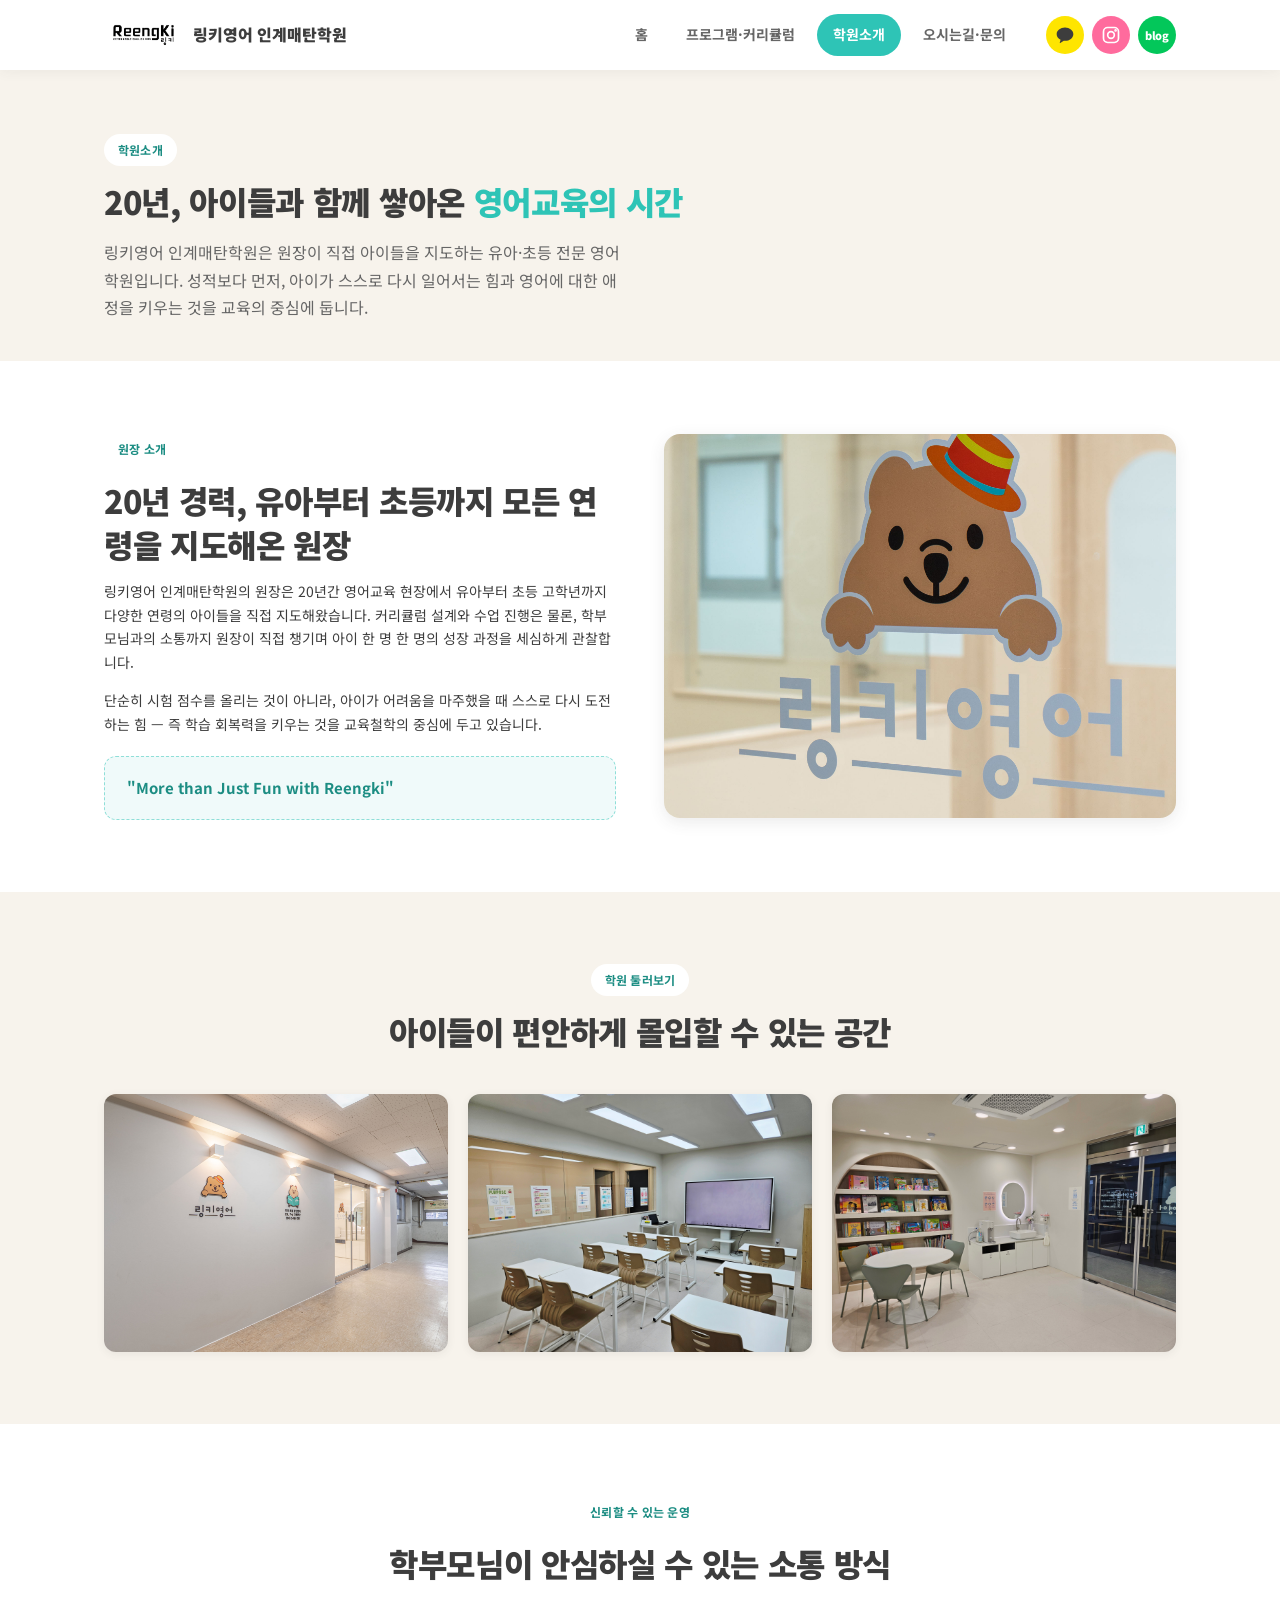
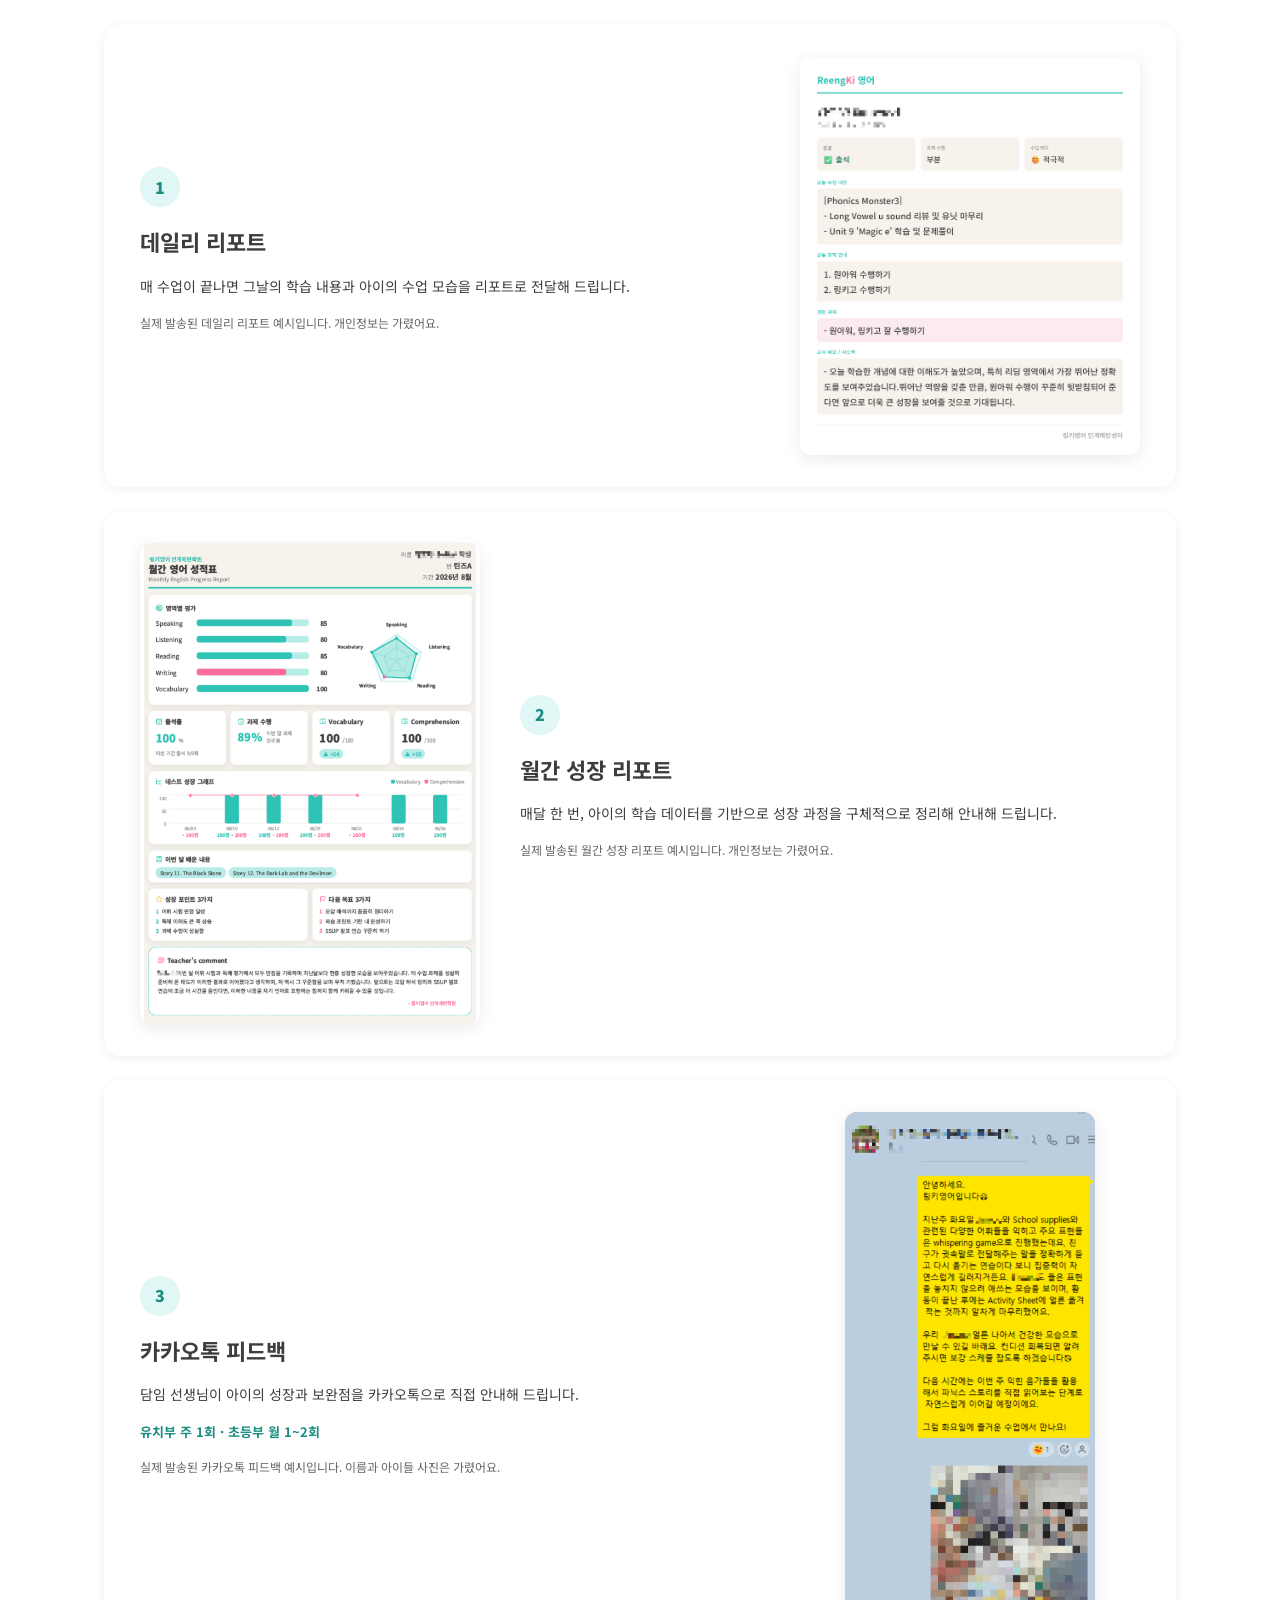
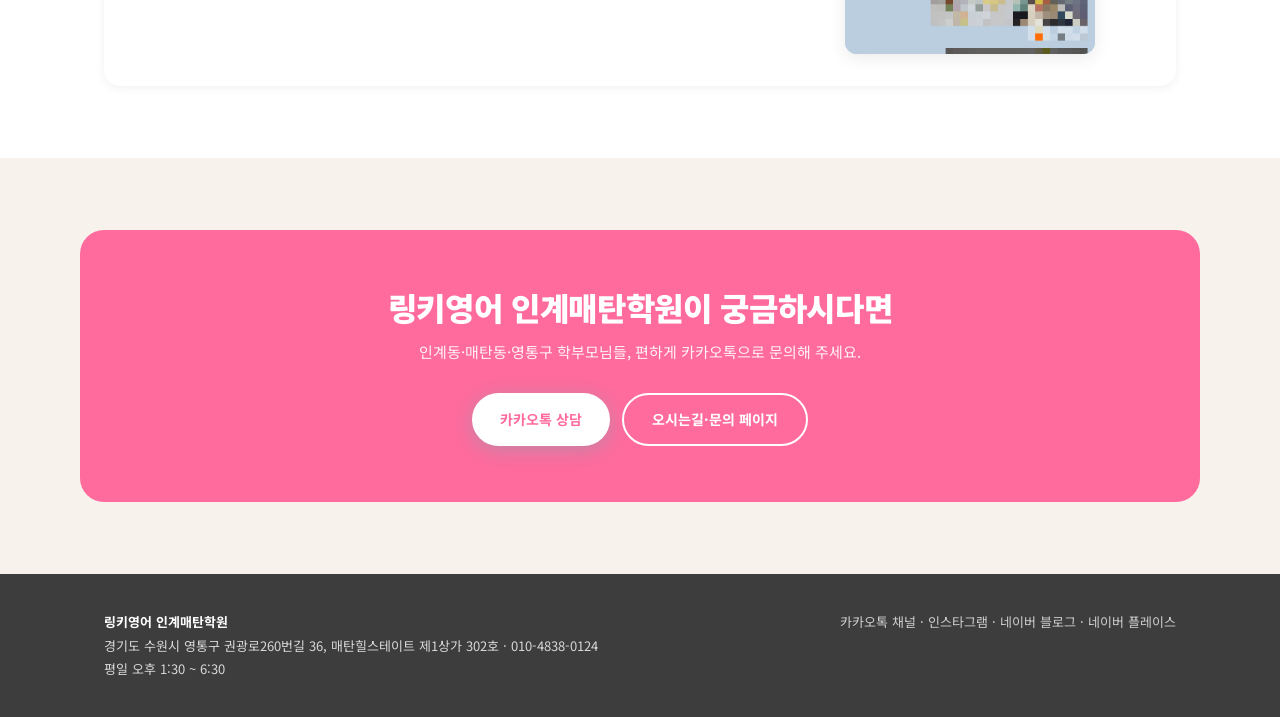
==== about.html @ 6a886ebf "Add files via upload" ====
<!DOCTYPE html>
<html lang="ko">
<head>
<meta charset="UTF-8">
<meta name="viewport" content="width=device-width, initial-scale=1.0">
<title>학원소개 | 링키영어 인계매탄학원 (수원 매탄동·인계동)</title>
<meta name="description" content="20년 경력의 원장이 직접 지도하는 링키영어 인계매탄학원을 소개합니다. 성적보다 학습 회복력과 영어에 대한 애정을 먼저 키우는 교육철학, 학원 시설, 담임 피드백 체계를 확인하세요.">
<link rel="canonical" href="https://riyoung2-oss.github.io/reengki-homepage/about.html">
<meta property="og:type" content="website">
<meta property="og:title" content="학원소개 | 링키영어 인계매탄학원">
<meta property="og:description" content="20년 경력 원장이 직접 지도하는 유아·초등 전문 영어학원, 링키영어 인계매탄학원을 소개합니다.">
<meta property="og:image" content="https://riyoung2-oss.github.io/reengki-homepage/images/tour-1-entrance.jpg">
<meta property="og:url" content="https://riyoung2-oss.github.io/reengki-homepage/about.html">
<meta property="og:locale" content="ko_KR">
<link rel="icon" href="assets/logo.png" type="image/png">
<link rel="stylesheet" href="styles.css">
<link rel="stylesheet" href="css/style.css">
<script type="application/ld+json">
{
  "@context": "https://schema.org",
  "@type": "TutoringCenter",
  "name": "링키영어 인계매탄학원",
  "url": "https://riyoung2-oss.github.io/reengki-homepage/about.html",
  "telephone": "+82-10-4838-0124",
  "founder": {
    "@type": "Person",
    "name": "Lisa",
    "jobTitle": "원장 및 대표강사",
    "description": "20년 경력의 영어교육 전문가로, 링키영어 인계매탄학원의 원장이자 주강사."
  },
  "address": {
    "@type": "PostalAddress",
    "streetAddress": "권광로260번길 36, 매탄힐스테이트 제1상가 302호",
    "addressLocality": "수원시 영통구",
    "addressRegion": "경기도",
    "addressCountry": "KR"
  }
}
</script>
</head>
<body>

<header class="site-header">
  <div class="header-inner">
    <a class="brand" href="index.html">
      <img src="assets/logo.png" alt="링키영어 인계매탄학원 로고" style="height:34px;width:auto;">
      <span>링키영어 인계매탄학원</span>
    </a>
    <nav class="main-nav">
      <a href="index.html">홈</a>
      <a href="programs.html">프로그램·커리큘럼</a>
      <a href="about.html" class="active">학원소개</a>
      <a href="contact.html">오시는길·문의</a>
    </nav>
    <div class="header-sns">
      <a class="hs-kakao" href="http://pf.kakao.com/_xaHkTn" target="_blank" rel="noopener" aria-label="카카오톡 채널" title="카카오톡 채널"><svg viewBox="0 0 24 24" width="20" height="20"><path fill="currentColor" d="M12 3C6.5 3 2 6.6 2 11c0 2.8 1.9 5.3 4.7 6.7l-1 3.6c-.1.3.3.6.6.4l4.2-2.8c.5.1 1 .1 1.5.1 5.5 0 10-3.6 10-8S17.5 3 12 3z"/></svg></a>
      <a class="hs-insta" href="https://www.instagram.com/lisa_reengki" target="_blank" rel="noopener" aria-label="인스타그램" title="인스타그램"><svg viewBox="0 0 24 24" width="20" height="20" fill="none" stroke="currentColor" stroke-width="2" stroke-linecap="round" stroke-linejoin="round"><rect x="3" y="3" width="18" height="18" rx="5"/><circle cx="12" cy="12" r="4"/><circle cx="17.5" cy="6.5" r="0.6" fill="currentColor"/></svg></a>
      <a class="hs-blog" href="https://blog.naver.com/reengki-lisa" target="_blank" rel="noopener" aria-label="네이버 블로그" title="네이버 블로그"><span>blog</span></a>
    </div>
  </div>
</header>

<section class="hero" style="padding-bottom:24px;">
  <div class="wrap" style="grid-template-columns: 1fr;">
    <div class="hero-text" style="max-width:680px;">
      <span class="eyebrow">학원소개</span>
      <h1>20년, 아이들과 함께 쌓아온 <em>영어교육의 시간</em></h1>
      <p class="lead">링키영어 인계매탄학원은 원장이 직접 아이들을 지도하는 유아·초등 전문 영어학원입니다. 성적보다 먼저, 아이가 스스로 다시 일어서는 힘과 영어에 대한 애정을 키우는 것을 교육의 중심에 둡니다.</p>
    </div>
  </div>
</section>

<section>
  <div class="wrap director-block">
    <div>
      <span class="eyebrow">원장 소개</span>
      <h2>20년 경력, 유아부터 초등까지 모든 연령을 지도해온 원장</h2>
      <p>링키영어 인계매탄학원의 원장은 20년간 영어교육 현장에서 유아부터 초등 고학년까지 다양한 연령의 아이들을 직접 지도해왔습니다. 커리큘럼 설계와 수업 진행은 물론, 학부모님과의 소통까지 원장이 직접 챙기며 아이 한 명 한 명의 성장 과정을 세심하게 관찰합니다.</p>
      <p>단순히 시험 점수를 올리는 것이 아니라, 아이가 어려움을 마주했을 때 스스로 다시 도전하는 힘 — 즉 학습 회복력을 키우는 것을 교육철학의 중심에 두고 있습니다.</p>
      <div class="quote-box">"More than Just Fun with Reengki"</div>
    </div>
    <img src="images/tour-1-entrance.jpg" alt="링키영어 인계매탄학원 입구" loading="lazy">
  </div>
</section>

<section class="alt">
  <div class="wrap">
    <div class="section-head">
      <span class="eyebrow">학원 둘러보기</span>
      <h2>아이들이 편안하게 몰입할 수 있는 공간</h2>
    </div>
    <div class="gallery">
      <img src="images/tour-2-hallway.jpg" alt="학원 입구 복도" loading="lazy">
      <img src="images/tour-6-classroom.jpg" alt="교실" loading="lazy">
      <img src="images/tour-5-reading-nook.jpg" alt="리딩 공간" loading="lazy">
    </div>
  </div>
</section>

<section>
  <div class="wrap">
    <div class="section-head">
      <span class="eyebrow">신뢰할 수 있는 운영</span>
      <h2>학부모님이 안심하실 수 있는 소통 방식</h2>
    </div>
    <div class="report-feature">
      <div class="report-text">
        <div class="icon-badge">1</div>
        <h3>데일리 리포트</h3>
        <p>매 수업이 끝나면 그날의 학습 내용과 아이의 수업 모습을 리포트로 전달해 드립니다.</p>
        <p class="report-note">실제 발송된 데일리 리포트 예시입니다. 개인정보는 가렸어요.</p>
      </div>
      <div class="report-media">
        <div class="slideshow report-show">
          <img src="images/daily-report-1.png" alt="데일리 리포트 예시 1" class="active">
          <img src="images/daily-report-2.png" alt="데일리 리포트 예시 2">
          <img src="images/daily-report-3.png" alt="데일리 리포트 예시 3">
          <img src="images/daily-report-4.png" alt="데일리 리포트 예시 4">
          <img src="images/daily-report-5.png" alt="데일리 리포트 예시 5">
        </div>
      </div>
    </div>
    <div class="report-feature flip" style="margin-top:24px;">
      <div class="report-text">
        <div class="icon-badge">2</div>
        <h3>월간 성장 리포트</h3>
        <p>매달 한 번, 아이의 학습 데이터를 기반으로 성장 과정을 구체적으로 정리해 안내해 드립니다.</p>
        <p class="report-note">실제 발송된 월간 성장 리포트 예시입니다. 개인정보는 가렸어요.</p>
      </div>
      <div class="report-media">
        <div class="slideshow report-show monthly">
          <img src="images/monthly-report-1.png" alt="월간 성장 리포트 예시 1" class="active">
          <img src="images/monthly-report-2.png" alt="월간 성장 리포트 예시 2">
          <img src="images/monthly-report-3.png" alt="월간 성장 리포트 예시 3">
        </div>
      </div>
    </div>
    <div class="report-feature" style="margin-top:24px;">
      <div class="report-text">
        <div class="icon-badge">3</div>
        <h3>카카오톡 피드백</h3>
        <p>담임 선생님이 아이의 성장과 보완점을 카카오톡으로 직접 안내해 드립니다.</p>
        <p style="margin-top:10px;font-size:13px;font-weight:700;color:var(--color-teal-600);">유치부 주 1회 · 초등부 월 1~2회</p>
        <p class="report-note">실제 발송된 카카오톡 피드백 예시입니다. 이름과 아이들 사진은 가렸어요.</p>
      </div>
      <div class="report-media">
        <div class="slideshow report-show kakao">
          <img src="images/kakao-feedback-1.png" alt="카카오톡 피드백 예시 1" class="active">
          <img src="images/kakao-feedback-2.png" alt="카카오톡 피드백 예시 2">
          <img src="images/kakao-feedback-3.png" alt="카카오톡 피드백 예시 3">
        </div>
      </div>
    </div>
  </div>
</section>

<section class="alt">
  <div class="wrap cta" style="background:var(--coral);">
    <h2>링키영어 인계매탄학원이 궁금하시다면</h2>
    <p>인계동·매탄동·영통구 학부모님들, 편하게 카카오톡으로 문의해 주세요.</p>
    <div class="btn-row" style="justify-content:center;">
      <a class="btn btn-primary" style="background:#fff; color:var(--coral);" href="http://pf.kakao.com/_xaHkTn" target="_blank" rel="noopener">카카오톡 상담</a>
      <a class="btn btn-secondary" style="background:transparent; border-color:#fff; color:#fff;" href="contact.html">오시는길·문의 페이지</a>
    </div>
  </div>
</section>

<footer class="site-footer">
  <div class="wrap">
    <div>
      <strong>링키영어 인계매탄학원</strong><br>
      경기도 수원시 영통구 권광로260번길 36, 매탄힐스테이트 제1상가 302호 · 010-4838-0124<br>
      평일 오후 1:30 ~ 6:30
    </div>
    <div>
      <a href="http://pf.kakao.com/_xaHkTn" target="_blank" rel="noopener">카카오톡 채널</a> ·
      <a href="https://www.instagram.com/lisa_reengki" target="_blank" rel="noopener">인스타그램</a> ·
      <a href="https://blog.naver.com/reengki-lisa" target="_blank" rel="noopener">네이버 블로그</a> ·
      <a href="https://naver.me/xprApDdW" target="_blank" rel="noopener">네이버 플레이스</a>
    </div>
  </div>
</footer>

<script>
(function(){
  document.querySelectorAll('.report-show').forEach(function(box){
    var imgs=box.querySelectorAll('img');if(imgs.length<2)return;var i=0;
    setInterval(function(){imgs[i].classList.remove('active');i=(i+1)%imgs.length;imgs[i].classList.add('active');},3500);
  });
})();
</script>
</body>
</html>
---- styles.css ----
@import './tokens/fonts.css';
@import './tokens/colors.css';
@import './tokens/typography.css';
@import './tokens/spacing.css';
@import './tokens/borders.css';
---- css/style.css ----
:root{--coral:var(--color-secondary);--teal-dark:var(--color-teal-600);--ink-soft:var(--color-text-secondary)}
*{box-sizing:border-box}
body{margin:0;font-family:var(--font-primary);color:var(--color-text-primary);background:var(--color-surface);line-height:1.7;font-size:14px}
a{color:var(--color-primary);text-decoration:none}
a:hover{color:var(--color-teal-600)}
img{max-width:100%;display:block}
.wrap{max-width:1120px;margin:0 auto;padding:0 24px}
.site-header{position:sticky;top:0;z-index:50;background:#fff;box-shadow:0 2px 12px rgba(61,61,61,.06)}
.header-inner{max-width:1120px;margin:0 auto;padding:14px 24px;display:flex;align-items:center;justify-content:space-between;gap:24px;flex-wrap:wrap}
.brand{display:flex;align-items:center;gap:10px;font-weight:900;font-size:16px;color:var(--color-text-primary)}
.brand img{height:34px;width:auto;object-fit:contain}
.main-nav{display:flex;gap:6px;flex-wrap:wrap}
.main-nav a{padding:9px 16px;border-radius:9999px;font-size:14px;font-weight:700;color:var(--color-text-secondary);transition:all .18s ease}
.main-nav a:hover{background:var(--color-teal-100);color:var(--color-teal-600)}
.main-nav a.active{background:var(--color-primary);color:#fff}
.header-inner .main-nav{margin-left:auto}
.header-sns{display:flex;gap:8px;align-items:center}
.header-sns a{width:38px;height:38px;border-radius:9999px;display:flex;align-items:center;justify-content:center;color:#fff;transition:opacity .18s ease,transform .18s ease}
.header-sns a:hover{opacity:.9}
.header-sns a:active{transform:scale(.97)}
.hs-kakao{background:#FEE500;color:#3D3D3D!important}
.hs-insta{background:var(--color-secondary)}
.hs-blog{background:#03C75A}
.hs-blog span{font-size:11px;font-weight:900;letter-spacing:-.02em}
.hero{padding:64px 0 56px;background:var(--color-bg-warm)}
.hero .wrap{display:grid;grid-template-columns:1.1fr 1fr;gap:48px;align-items:center}
.eyebrow{display:inline-block;font-size:12px;font-weight:700;color:var(--color-teal-600);background:#fff;padding:6px 14px;border-radius:9999px;margin-bottom:14px;letter-spacing:.02em}
.hero h1,.section-head h2,.director-block h2,.cta h2{font-size:32px;font-weight:900;line-height:1.35;color:var(--color-text-primary);letter-spacing:-0.01em;margin:0}
.hero h1 em,.director-block h2 em{color:var(--color-primary);font-style:normal}
.lead{font-size:16px;color:var(--color-text-secondary);line-height:1.7;margin-top:16px;max-width:520px}
.btn-row{display:flex;gap:12px;margin-top:28px;flex-wrap:wrap}
.btn{display:inline-flex;align-items:center;justify-content:center;padding:13px 28px;border-radius:9999px;font-weight:700;font-size:14px;transition:all .18s ease;white-space:nowrap}
.btn-primary{background:var(--color-primary);color:#fff;box-shadow:var(--shadow-teal)}
.btn-primary:hover{opacity:.9;color:#fff}
.btn-secondary{background:#fff;color:var(--color-primary);border:2px solid var(--color-primary)}
.btn-secondary:hover{background:var(--color-teal-100);color:var(--color-teal-600)}
.hero-media img,.hero-media image-slot{border-radius:var(--radius-lg);box-shadow:var(--shadow-md);aspect-ratio:4/3;object-fit:cover;width:100%}
.slideshow{position:relative;overflow:hidden;border-radius:var(--radius-lg);box-shadow:var(--shadow-md);aspect-ratio:4/3;width:100%}
.slideshow img{position:absolute;inset:0;width:100%;height:100%;object-fit:cover;opacity:0;transition:opacity 1.1s ease}
.slideshow img.active{opacity:1}
section{padding:72px 0}
section.alt{background:var(--color-bg-warm)}
.section-head{max-width:640px;margin:0 auto 40px;text-align:center}
.section-head p{color:var(--color-text-secondary);margin-top:12px;font-size:15px}
.grid-3{display:grid;grid-template-columns:repeat(3,1fr);gap:24px}
.grid-2{display:grid;grid-template-columns:1fr 1fr;gap:24px}
.card{background:#fff;border:1px solid rgba(46,196,182,.15);border-radius:var(--radius-md);padding:28px;box-shadow:var(--shadow-sm)}
.icon-badge{width:40px;height:40px;border-radius:9999px;background:var(--color-teal-100);color:var(--color-teal-600);display:flex;align-items:center;justify-content:center;font-weight:900;font-size:16px;margin-bottom:16px}
.card h3{font-size:18px;font-weight:700;margin:0 0 8px;color:var(--color-text-primary)}
.card p{margin:0;color:var(--color-text-secondary);font-size:14px}
.timeline{display:flex;align-items:center;justify-content:center;gap:12px;flex-wrap:wrap;margin-top:12px}
.stage{background:#fff;border:1px solid rgba(46,196,182,.2);border-radius:var(--radius-md);padding:16px 20px;text-align:center;min-width:120px;box-shadow:var(--shadow-sm)}
.stage strong{display:block;font-size:15px;color:var(--color-primary);margin-bottom:4px}
.stage span{font-size:12px;color:var(--color-text-secondary)}
.arrow{color:var(--color-secondary);font-size:20px;font-weight:700}
.director-block{display:grid;grid-template-columns:1fr 1fr;gap:48px;align-items:center}
.director-block .slideshow{aspect-ratio:1/1}
.director-block .slideshow img{aspect-ratio:auto;box-shadow:none;border-radius:0;object-position:center 35%}
.director-block img,.director-block image-slot{border-radius:var(--radius-lg);box-shadow:var(--shadow-md);aspect-ratio:4/3;object-fit:cover;width:100%}
.quote-box{margin-top:20px;padding:18px 22px;border:1.5px dashed rgba(46,196,182,.5);border-radius:var(--radius-md);background:var(--color-teal-50);font-weight:700;color:var(--color-teal-600);font-size:15px}
.faq-item{max-width:760px;margin:0 auto 16px;padding:20px 24px;background:#fff;border-radius:var(--radius-md);border:1px solid rgba(0,0,0,.06)}
.faq-item h3{margin:0 0 8px;font-size:16px;color:var(--color-text-primary)}
.faq-item p{margin:0;color:var(--color-text-secondary);font-size:14px}
.cta{background:var(--color-primary);border-radius:var(--radius-xl);padding:56px 40px;text-align:center;color:#fff}
.cta h2{color:#fff}
.cta p{color:rgba(255,255,255,.9);margin-top:10px;font-size:15px}
.gallery{display:grid;grid-template-columns:repeat(3,1fr);gap:20px}
.gallery img,.gallery image-slot{border-radius:var(--radius-md);aspect-ratio:4/3;object-fit:cover;width:100%;box-shadow:var(--shadow-sm)}
.gallery image-slot[fit="contain"]{aspect-ratio:9/16;background:#fff}
.info-table{width:100%;border-collapse:collapse;background:#fff;border-radius:var(--radius-md);overflow:hidden;box-shadow:var(--shadow-sm)}
.info-table tr{border-bottom:1px solid rgba(0,0,0,.06)}
.info-table tr:last-child{border-bottom:none}
.info-table th{width:160px;text-align:left;padding:16px 20px;background:var(--color-teal-50);color:var(--color-teal-600);font-weight:700;font-size:14px}
.info-table td{padding:16px 20px;color:var(--color-text-primary);font-size:14px}
.contact-grid{display:grid;grid-template-columns:1fr 1fr;gap:40px;align-items:start}
.sns-row{display:flex;gap:10px;margin-top:16px;flex-wrap:wrap}
.sns-row a{padding:9px 16px;border-radius:9999px;font-size:13px;font-weight:700;color:#fff}
.sns-kakao{background:#F2C94C;color:#3D3D3D!important}
.sns-insta{background:linear-gradient(45deg,#FF6B9D,#F2C94C)}
.sns-blog{background:var(--color-teal-500)}
.sns-place{background:var(--color-primary)}
.site-footer{background:var(--color-text-primary);color:rgba(255,255,255,.8);padding:36px 0;font-size:13px;line-height:1.8}
.site-footer .wrap{display:flex;justify-content:space-between;flex-wrap:wrap;gap:16px}
.site-footer strong{color:#fff}
.site-footer a{color:rgba(255,255,255,.75)}
.site-footer a:hover{color:var(--color-secondary)}
.stage-list{display:flex;flex-direction:column;gap:28px}
.stage-row{display:grid;grid-template-columns:minmax(0,5fr) minmax(0,6fr);gap:40px;align-items:center;background:#fff;border-radius:var(--radius-lg);box-shadow:var(--shadow-sm);padding:20px}
.stage-row.flip .stage-img{order:2}
.stage-img{position:relative;border-radius:var(--radius-md);overflow:hidden;aspect-ratio:4/3}
.stage-img img{width:100%;height:100%;object-fit:cover}
.stage-num{position:absolute;top:14px;left:14px;background:#fff;color:var(--color-teal-600);font-size:12px;font-weight:900;padding:5px 12px;border-radius:9999px;letter-spacing:.04em}
.stage-body{padding:8px 12px 8px 0}
.stage-row.flip .stage-body{padding:8px 0 8px 12px}
.stage-name{font-size:15px;font-weight:900;color:var(--color-primary);display:flex;align-items:baseline;gap:10px;flex-wrap:wrap}
.stage-name small{font-size:13px;font-weight:700;color:var(--color-secondary)}
.stage-body h3{font-size:26px;font-weight:900;margin:6px 0 10px;color:var(--color-text-primary);line-height:1.3}
.stage-quote{font-size:16px;font-weight:700;color:var(--color-teal-600);margin:0 0 14px}
.stage-who{display:inline-block;font-size:12px;font-weight:700;background:var(--color-teal-50);color:var(--color-teal-600);padding:5px 12px;border-radius:6px}
.stage-body ul{margin:16px 0 0;padding:0;list-style:none;display:flex;flex-direction:column;gap:10px}
.stage-body li{position:relative;padding-left:22px;font-size:14px;line-height:1.7;color:var(--color-text-primary)}
.stage-body li::before{content:"";position:absolute;left:4px;top:.6em;width:8px;height:8px;border-radius:50%;background:var(--color-secondary)}
.report-feature{display:grid;grid-template-columns:minmax(0,1fr) minmax(0,340px);gap:40px;align-items:center;background:#fff;border-radius:var(--radius-lg);box-shadow:var(--shadow-sm);padding:32px 36px}
.report-text h3{font-size:22px;margin:10px 0 8px}
.report-feature.flip{grid-template-columns:minmax(0,340px) minmax(0,1fr)}
.report-feature.flip .report-media{order:-1}
.report-show.monthly{aspect-ratio:617/872}
.report-show.kakao{aspect-ratio:393/852;background:#BACEE0;max-width:250px;margin:0 auto}
.report-show.kakao img{object-fit:cover;object-position:top}
.report-note{font-size:12px;color:var(--color-text-secondary);margin-top:14px}
.report-media .report-show{border-radius:var(--radius-md);box-shadow:var(--shadow-md)}
.report-slider{max-width:460px;margin:40px auto 0;text-align:center}
.report-caption{font-size:15px;font-weight:700;color:var(--color-text-primary);margin:0 0 14px}
.report-caption span{font-size:12px;font-weight:400;color:var(--color-text-secondary)}
.report-frame{position:relative}
.report-show{aspect-ratio:800/937;background:#fff}
.report-show img{object-fit:contain;transition:opacity .5s ease}
.report-nav{position:absolute;top:50%;transform:translateY(-50%);width:44px;height:44px;border-radius:9999px;border:0;background:#fff;box-shadow:var(--shadow-md);color:var(--color-teal-600);font-size:26px;line-height:1;cursor:pointer;display:flex;align-items:center;justify-content:center;transition:opacity .18s ease}
.report-nav:hover{opacity:.9}
.report-nav:active{transform:translateY(-50%) scale(.97)}
.report-nav.prev{left:-22px}
.report-nav.next{right:-22px}
.report-dots{display:flex;justify-content:center;gap:8px;margin-top:16px}
.report-dots button{width:8px;height:8px;border-radius:9999px;border:0;padding:0;background:var(--color-teal-100);cursor:pointer;transition:all .2s ease}
.report-dots button.on{width:22px;background:var(--color-primary)}
@media (max-width:880px){
.report-feature,.report-feature.flip{grid-template-columns:1fr;padding:24px}
.report-feature.flip .report-media{order:0}
.report-media{max-width:340px;margin:0 auto;width:100%}
.report-nav.prev{left:6px}
.report-nav.next{right:6px}
.stage-row{grid-template-columns:1fr;gap:18px;padding:16px}
.stage-row.flip .stage-img{order:0}
.stage-body,.stage-row.flip .stage-body{padding:0 4px 8px}
.stage-body h3{font-size:22px}
.hero .wrap,.director-block,.grid-3,.grid-2,.gallery,.contact-grid{grid-template-columns:1fr}
.hero{padding:40px 0}
.hero h1,.section-head h2,.director-block h2,.cta h2{font-size:26px}
section{padding:48px 0}
}
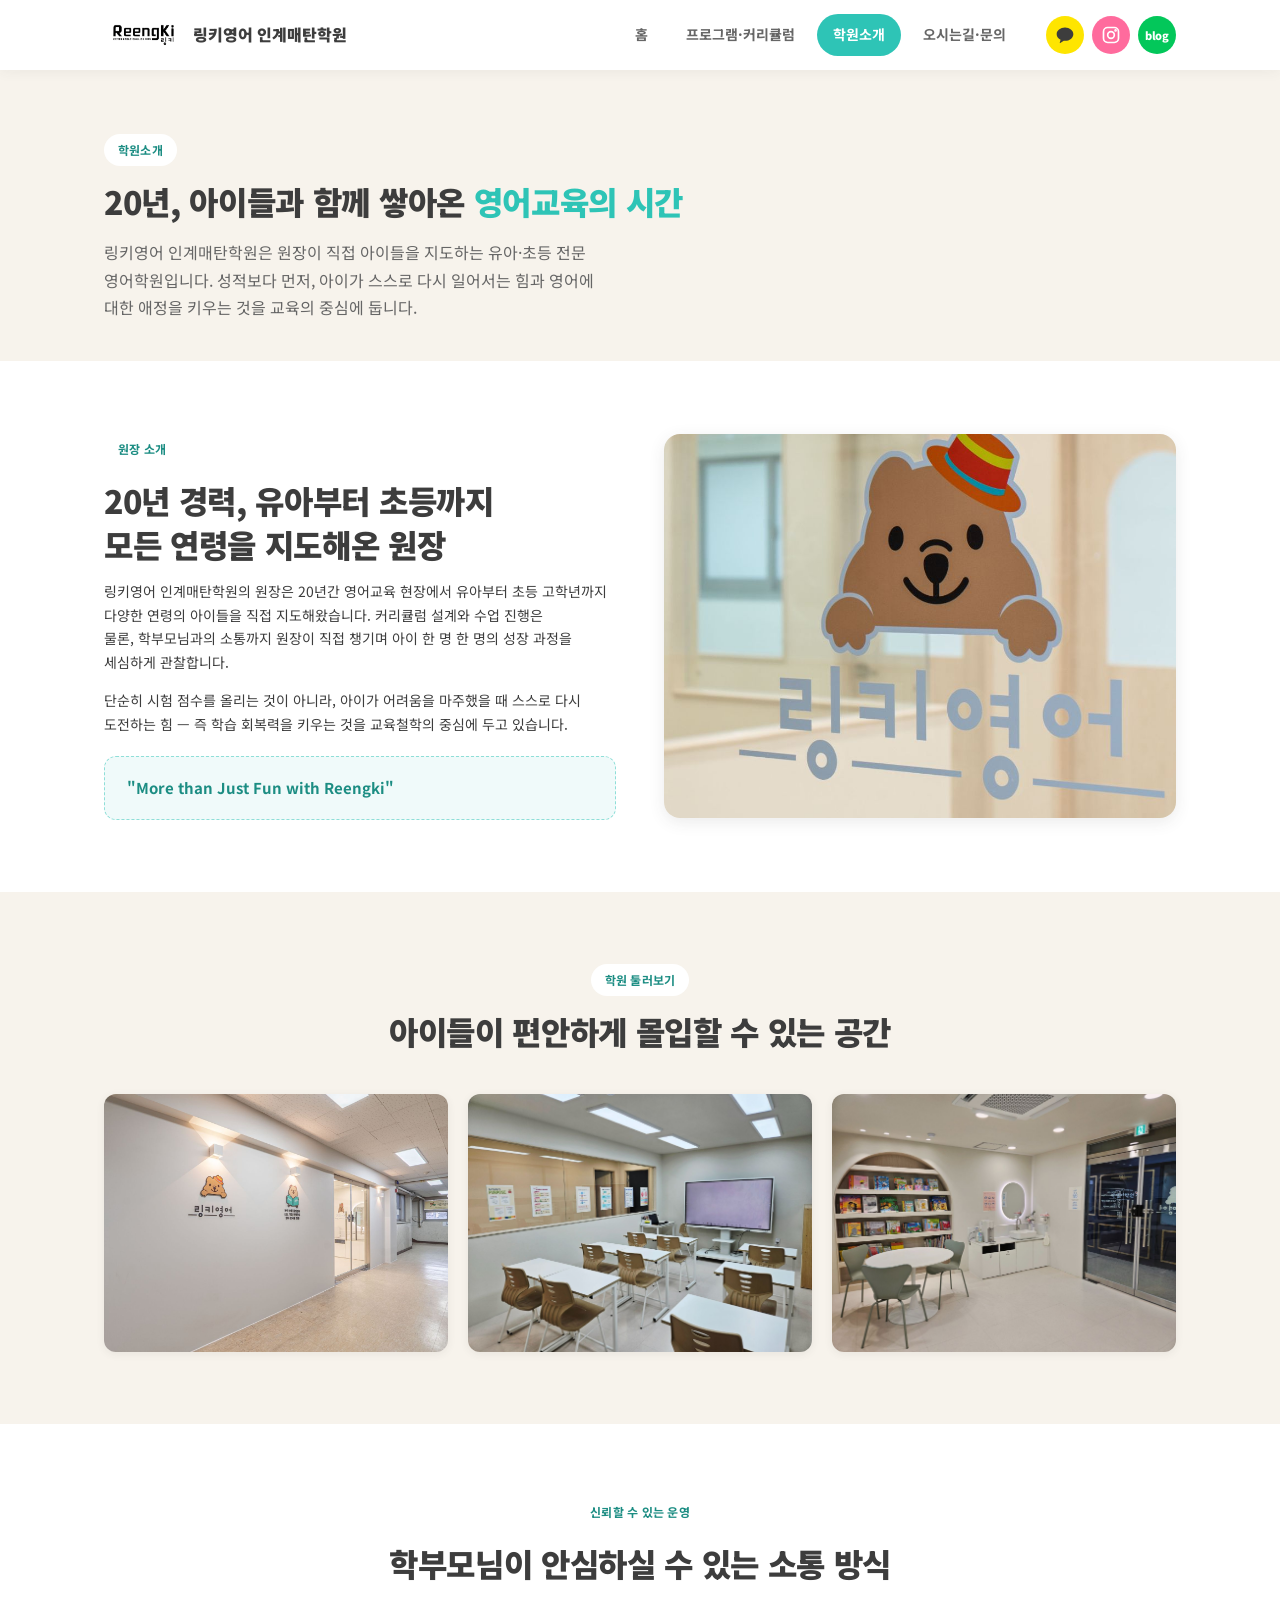
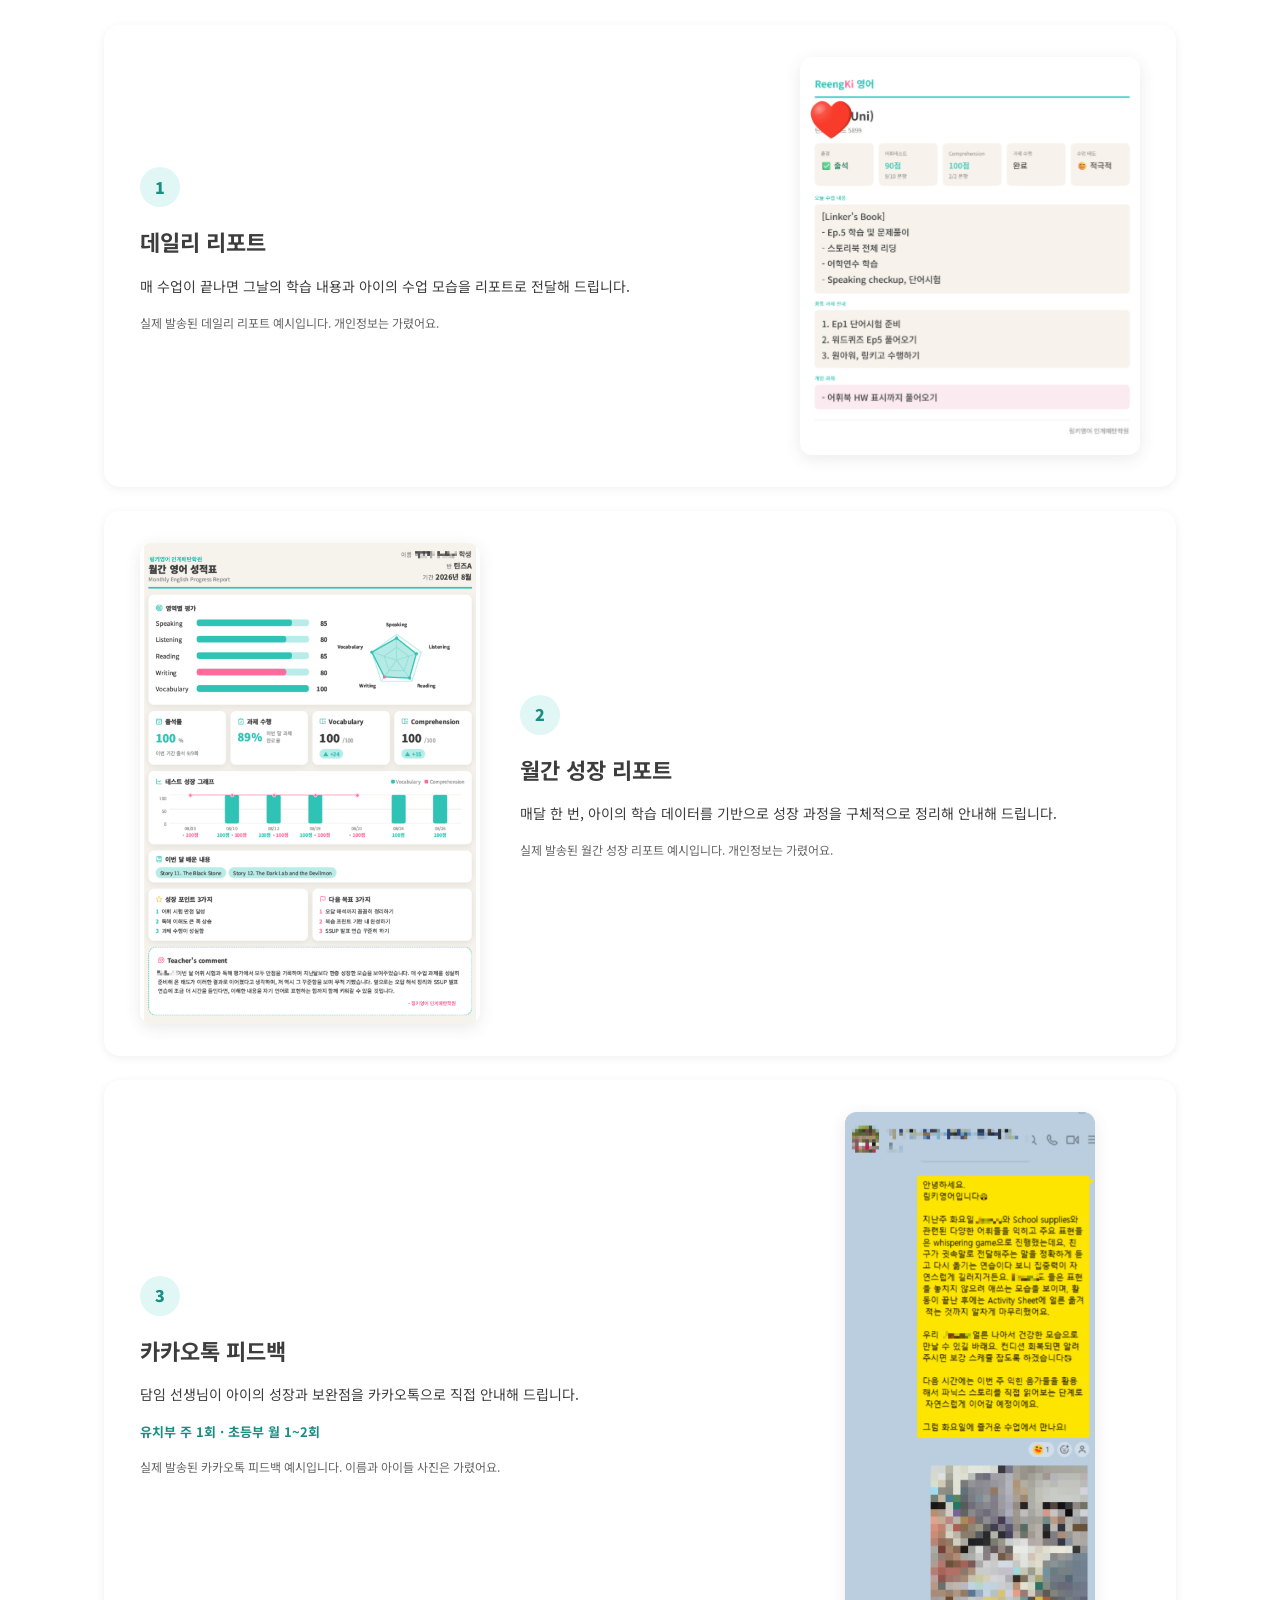
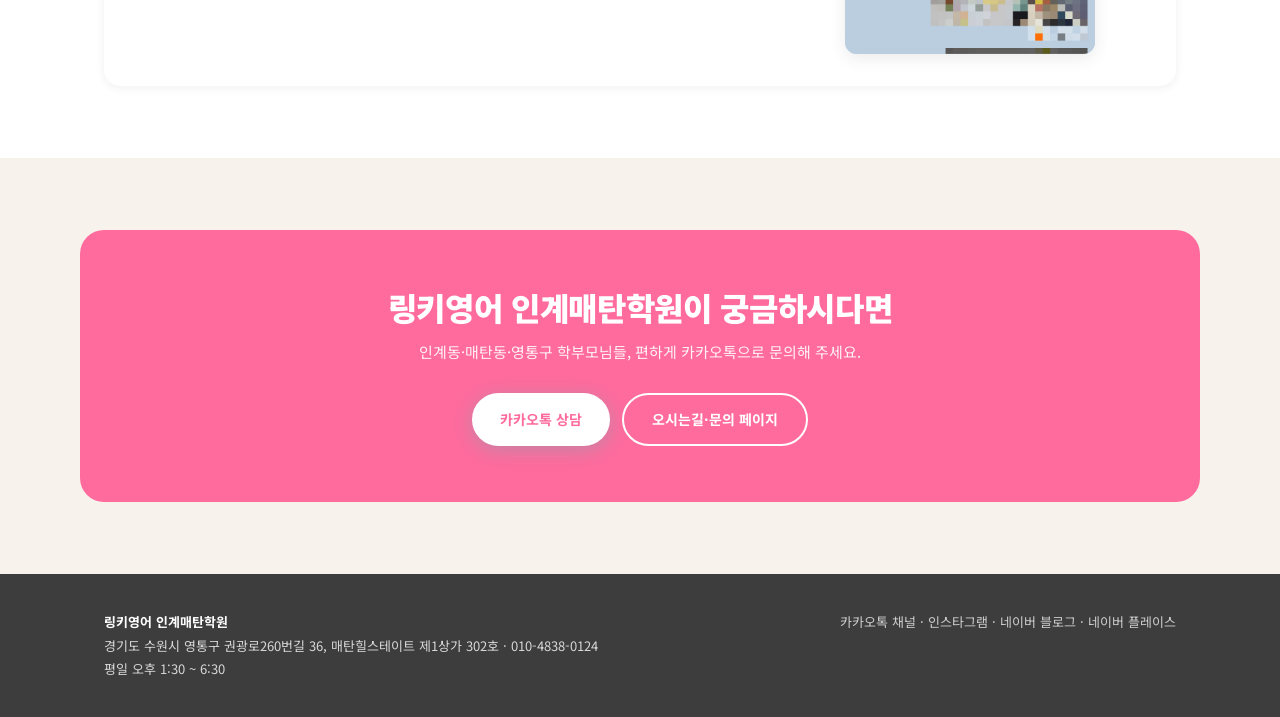
==== commit d02863bf: "Add files via upload" ====
--- a/about.html
+++ b/about.html
@@ -116,7 +116,6 @@
           <img src="images/daily-report-2.png" alt="데일리 리포트 예시 2">
           <img src="images/daily-report-3.png" alt="데일리 리포트 예시 3">
           <img src="images/daily-report-4.png" alt="데일리 리포트 예시 4">
-          <img src="images/daily-report-5.png" alt="데일리 리포트 예시 5">
         </div>
       </div>
     </div>
--- a/css/style.css
+++ b/css/style.css
@@ -26,7 +26,7 @@
 .hero .wrap{display:grid;grid-template-columns:1.1fr 1fr;gap:48px;align-items:center}
 .eyebrow{display:inline-block;font-size:12px;font-weight:700;color:var(--color-teal-600);background:#fff;padding:6px 14px;border-radius:9999px;margin-bottom:14px;letter-spacing:.02em}
 .hero h1,.section-head h2,.director-block h2,.cta h2{font-size:32px;font-weight:900;line-height:1.35;color:var(--color-text-primary);letter-spacing:-0.01em;margin:0}
-.hero h1 em,.director-block h2 em{color:var(--color-primary);font-style:normal}
+.hero h1 em,.director-block h2 em,.section-head h2 em{color:var(--color-primary);font-style:normal}
 .lead{font-size:16px;color:var(--color-text-secondary);line-height:1.7;margin-top:16px;max-width:520px}
 .btn-row{display:flex;gap:12px;margin-top:28px;flex-wrap:wrap}
 .btn{display:inline-flex;align-items:center;justify-content:center;padding:13px 28px;border-radius:9999px;font-weight:700;font-size:14px;transition:all .18s ease;white-space:nowrap}
@@ -36,7 +36,7 @@
 .btn-secondary:hover{background:var(--color-teal-100);color:var(--color-teal-600)}
 .hero-media img,.hero-media image-slot{border-radius:var(--radius-lg);box-shadow:var(--shadow-md);aspect-ratio:4/3;object-fit:cover;width:100%}
 .slideshow{position:relative;overflow:hidden;border-radius:var(--radius-lg);box-shadow:var(--shadow-md);aspect-ratio:4/3;width:100%}
-.slideshow img{position:absolute;inset:0;width:100%;height:100%;object-fit:cover;opacity:0;transition:opacity 1.1s ease}
+.slideshow img{position:absolute;inset:0;width:100%;height:100%;object-fit:cover;opacity:0;transition:opacity 1.1s ease-in-out;will-change:opacity;backface-visibility:hidden}
 .slideshow img.active{opacity:1}
 section{padding:72px 0}
 section.alt{background:var(--color-bg-warm)}
@@ -55,6 +55,7 @@
 .arrow{color:var(--color-secondary);font-size:20px;font-weight:700}
 .director-block{display:grid;grid-template-columns:1fr 1fr;gap:48px;align-items:center}
 .director-block .slideshow{aspect-ratio:1/1}
+.class-slideshow img{transition:opacity .8s ease-in-out}
 .director-block .slideshow img{aspect-ratio:auto;box-shadow:none;border-radius:0;object-position:center 35%}
 .director-block img,.director-block image-slot{border-radius:var(--radius-lg);box-shadow:var(--shadow-md);aspect-ratio:4/3;object-fit:cover;width:100%}
 .quote-box{margin-top:20px;padding:18px 22px;border:1.5px dashed rgba(46,196,182,.5);border-radius:var(--radius-md);background:var(--color-teal-50);font-weight:700;color:var(--color-teal-600);font-size:15px}
@@ -89,6 +90,13 @@
 .stage-row.flip .stage-img{order:2}
 .stage-img{position:relative;border-radius:var(--radius-md);overflow:hidden;aspect-ratio:4/3}
 .stage-img img{width:100%;height:100%;object-fit:cover}
+.teenz1-media{display:flex;flex-direction:column;gap:10px}
+.stage-row.flip .teenz1-media{order:2}
+.stage-row .teenz1-media .stage-img{order:0}
+.teenz1-shots{display:grid;grid-template-columns:1fr 1fr;gap:10px}
+.teenz1-shots figure{margin:0}
+.teenz1-shots img{width:100%;aspect-ratio:16/10;object-fit:cover;border-radius:var(--radius-md);display:block}
+.teenz1-shots figcaption{font-size:12px;font-weight:700;color:var(--color-text-secondary);margin-top:6px;text-align:center}
 .stage-num{position:absolute;top:14px;left:14px;background:#fff;color:var(--color-teal-600);font-size:12px;font-weight:900;padding:5px 12px;border-radius:9999px;letter-spacing:.04em}
 .stage-body{padding:8px 12px 8px 0}
 .stage-row.flip .stage-body{padding:8px 0 8px 12px}
@@ -114,7 +122,7 @@
 .report-caption span{font-size:12px;font-weight:400;color:var(--color-text-secondary)}
 .report-frame{position:relative}
 .report-show{aspect-ratio:800/937;background:#fff}
-.report-show img{object-fit:contain;transition:opacity .5s ease}
+.report-show img{object-fit:contain;transition:opacity 1s ease-in-out}
 .report-nav{position:absolute;top:50%;transform:translateY(-50%);width:44px;height:44px;border-radius:9999px;border:0;background:#fff;box-shadow:var(--shadow-md);color:var(--color-teal-600);font-size:26px;line-height:1;cursor:pointer;display:flex;align-items:center;justify-content:center;transition:opacity .18s ease}
 .report-nav:hover{opacity:.9}
 .report-nav:active{transform:translateY(-50%) scale(.97)}
@@ -123,6 +131,16 @@
 .report-dots{display:flex;justify-content:center;gap:8px;margin-top:16px}
 .report-dots button{width:8px;height:8px;border-radius:9999px;border:0;padding:0;background:var(--color-teal-100);cursor:pointer;transition:all .2s ease}
 .report-dots button.on{width:22px;background:var(--color-primary)}
+.phil-hero{max-width:520px;margin:-8px auto 36px}
+.phil-hero img{width:100%;border-radius:var(--radius-lg)}
+.phil-card{display:flex;flex-direction:column}
+.phil-img{background:#fff;border-radius:var(--radius-md);aspect-ratio:16/10;display:flex;align-items:center;justify-content:center;padding:10px;margin-bottom:18px;border:1px solid rgba(46,196,182,.18)}
+.phil-img img{max-width:100%;max-height:100%;object-fit:contain}
+.phil-top{display:flex;align-items:center;gap:10px}
+.phil-top .icon-badge{margin:0}
+.phil-sub{font-size:12px;font-weight:700;color:var(--color-secondary)}
+.phil-card h3{margin:10px 0 10px}
+.phil-card p{font-size:14px;line-height:1.75;color:var(--color-text-primary);margin:0 0 8px}
 @media (max-width:880px){
 .report-feature,.report-feature.flip{grid-template-columns:1fr;padding:24px}
 .report-feature.flip .report-media{order:0}
@@ -131,6 +149,7 @@
 .report-nav.next{right:6px}
 .stage-row{grid-template-columns:1fr;gap:18px;padding:16px}
 .stage-row.flip .stage-img{order:0}
+.stage-row.flip .teenz1-media{order:0}
 .stage-body,.stage-row.flip .stage-body{padding:0 4px 8px}
 .stage-body h3{font-size:22px}
 .hero .wrap,.director-block,.grid-3,.grid-2,.gallery,.contact-grid{grid-template-columns:1fr}
@@ -138,3 +157,38 @@
 .hero h1,.section-head h2,.director-block h2,.cta h2{font-size:26px}
 section{padding:48px 0}
 }
+
+body{word-break:keep-all;overflow-wrap:break-word}
+h1,h2,h3,.stage-quote,.quote-box,.eyebrow{text-wrap:balance}
+p,li,td,figcaption,.lead{text-wrap:pretty}
+@media (max-width:600px){
+.hero h1,.section-head h2,.director-block h2,.cta h2{font-size:23px;line-height:1.4}
+.lead,.section-head p{font-size:15px}
+.stage-body h3{font-size:20px}
+.info-table th{width:84px;padding:14px 12px;white-space:nowrap}
+.info-table td{padding:14px 12px}
+.site-header{position:static}
+.header-inner{padding:10px 16px;gap:10px}
+.main-nav{width:100%;justify-content:space-between;gap:2px}
+.main-nav a{padding:7px 10px;font-size:13px}
+.header-inner .main-nav{margin-left:0}
+.header-sns a{width:32px;height:32px}
+}
+.nowrap{white-space:nowrap}
+.hero-cta{flex-wrap:nowrap}
+@media (max-width:600px){
+.hero-cta{gap:8px}
+.hero-cta .btn{flex:1 1 0;min-width:0;padding:12px 10px;font-size:14px;white-space:nowrap;text-align:center;justify-content:center}
+.section-head h2 .nowrap{font-size:clamp(17px,5.6vw,23px)}
+}
+.why-fun{display:block;width:100%;max-width:880px;margin:6px auto 28px;border-radius:var(--radius-lg);box-shadow:var(--shadow-sm)}
+.btn,.eyebrow,.stage-who,.phil-sub,.report-caption{word-break:keep-all}
+.eyebrow{max-width:100%;white-space:normal}
+.info-table td{overflow-wrap:anywhere}
+.card h3,.stage-body h3,.report-text h3{text-wrap:balance}
+@media (max-width:600px){
+.hero-cta .btn{font-size:clamp(12px,3.7vw,14px);padding:12px 6px}
+.stage-name small{display:block;margin-top:2px}
+.site-footer .wrap{font-size:12px}
+.quote-box{font-size:14px}
+}
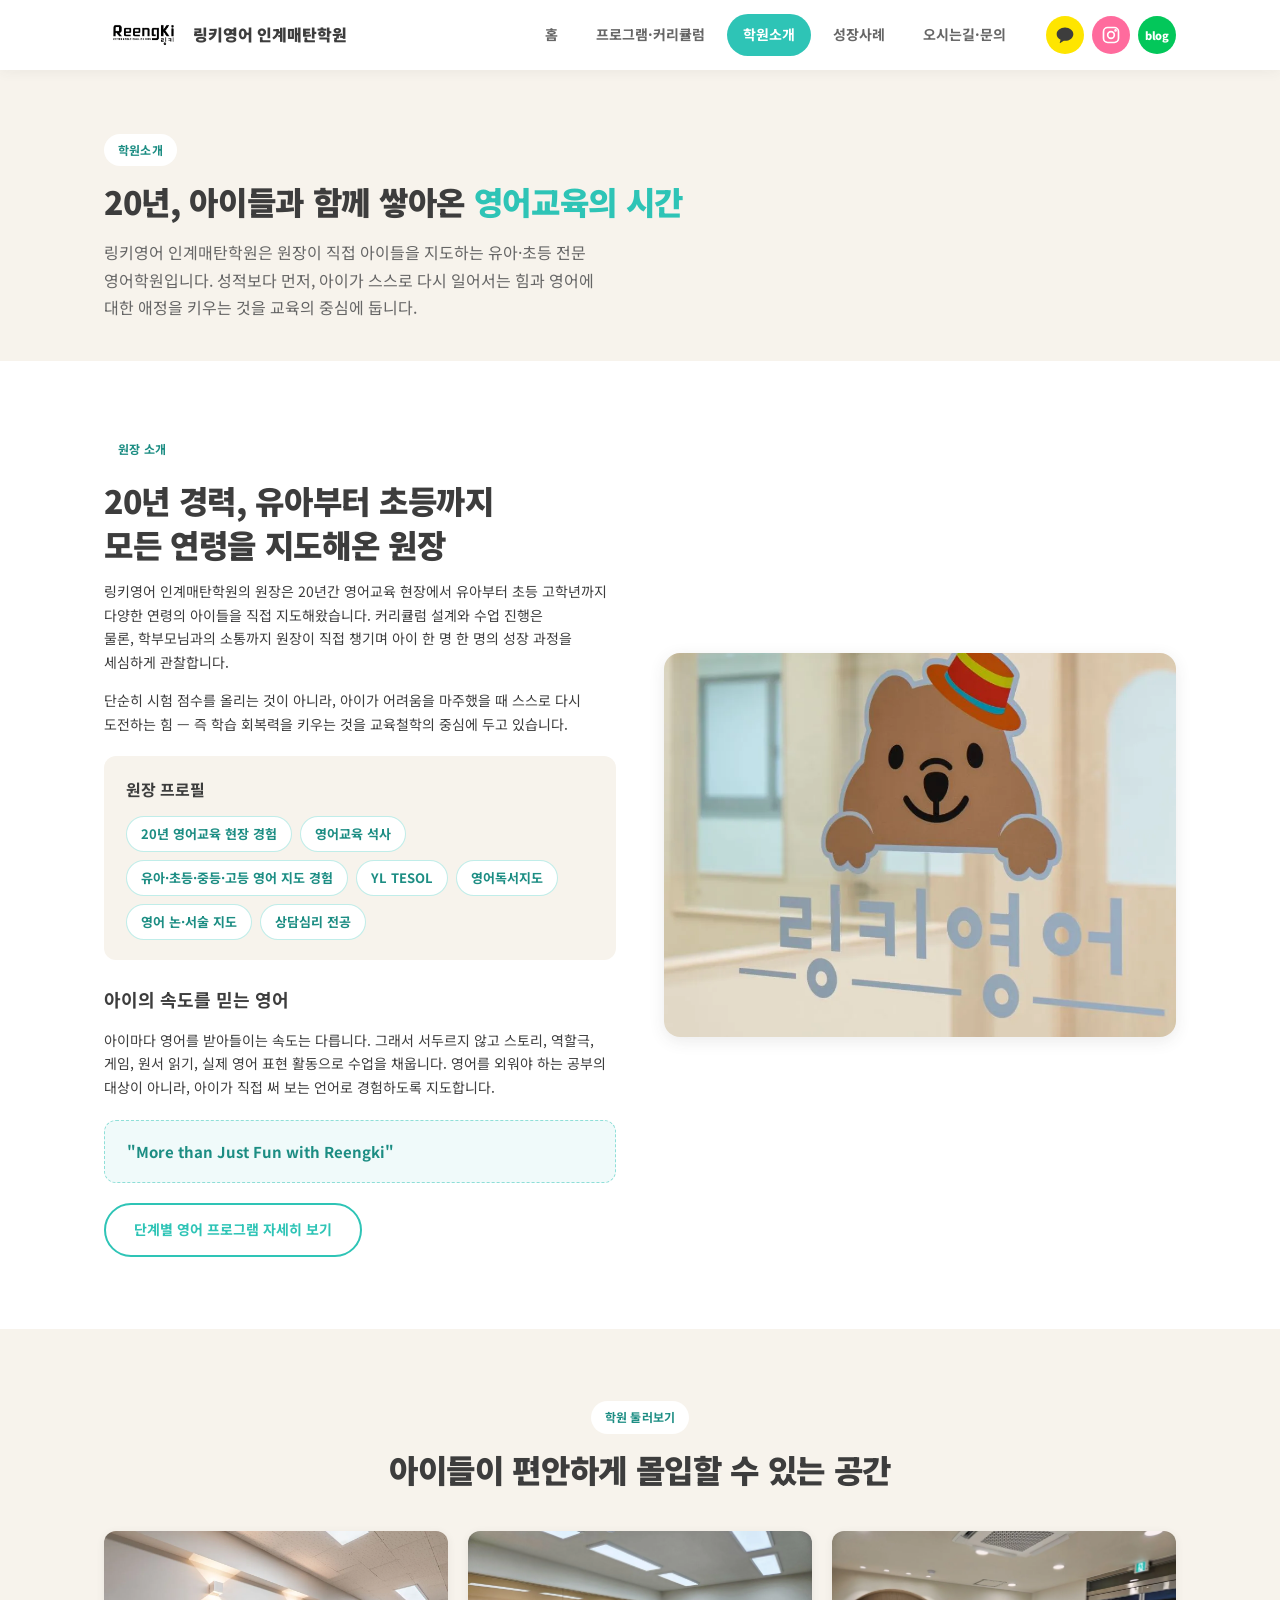
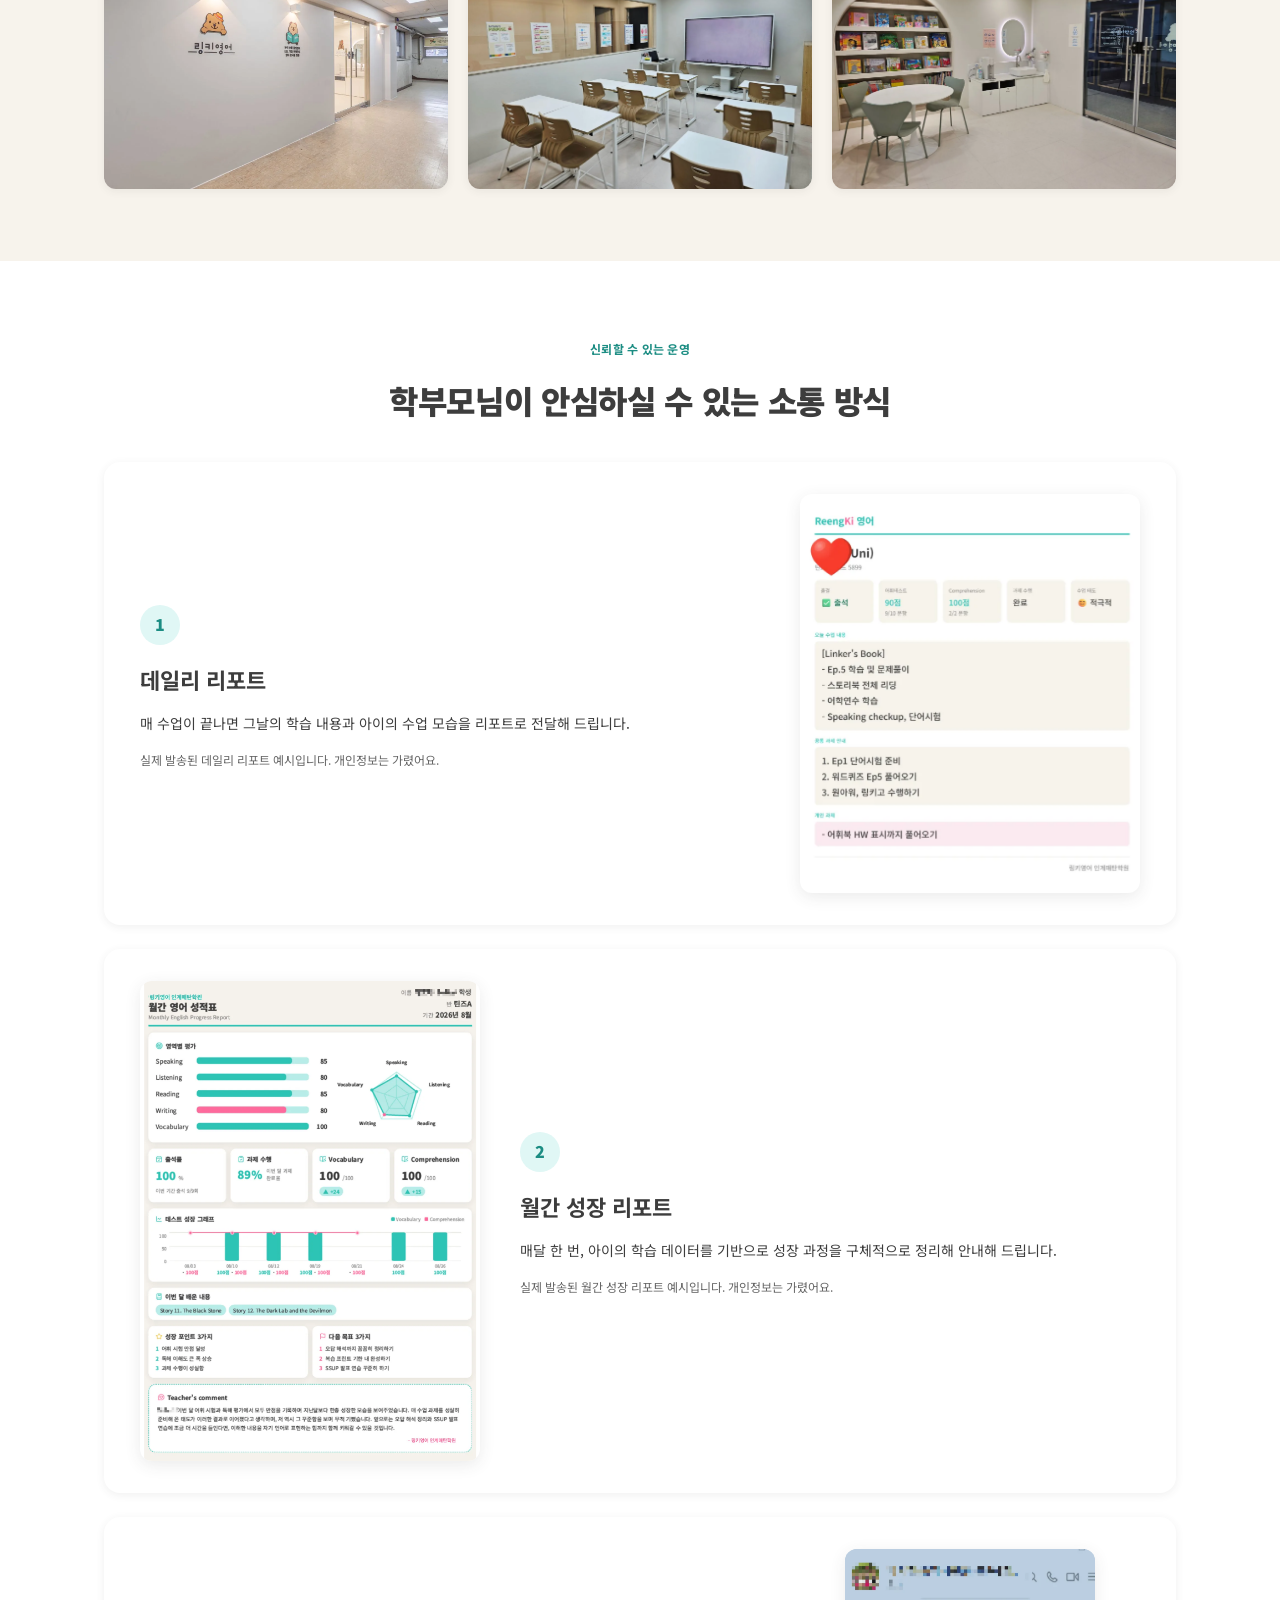
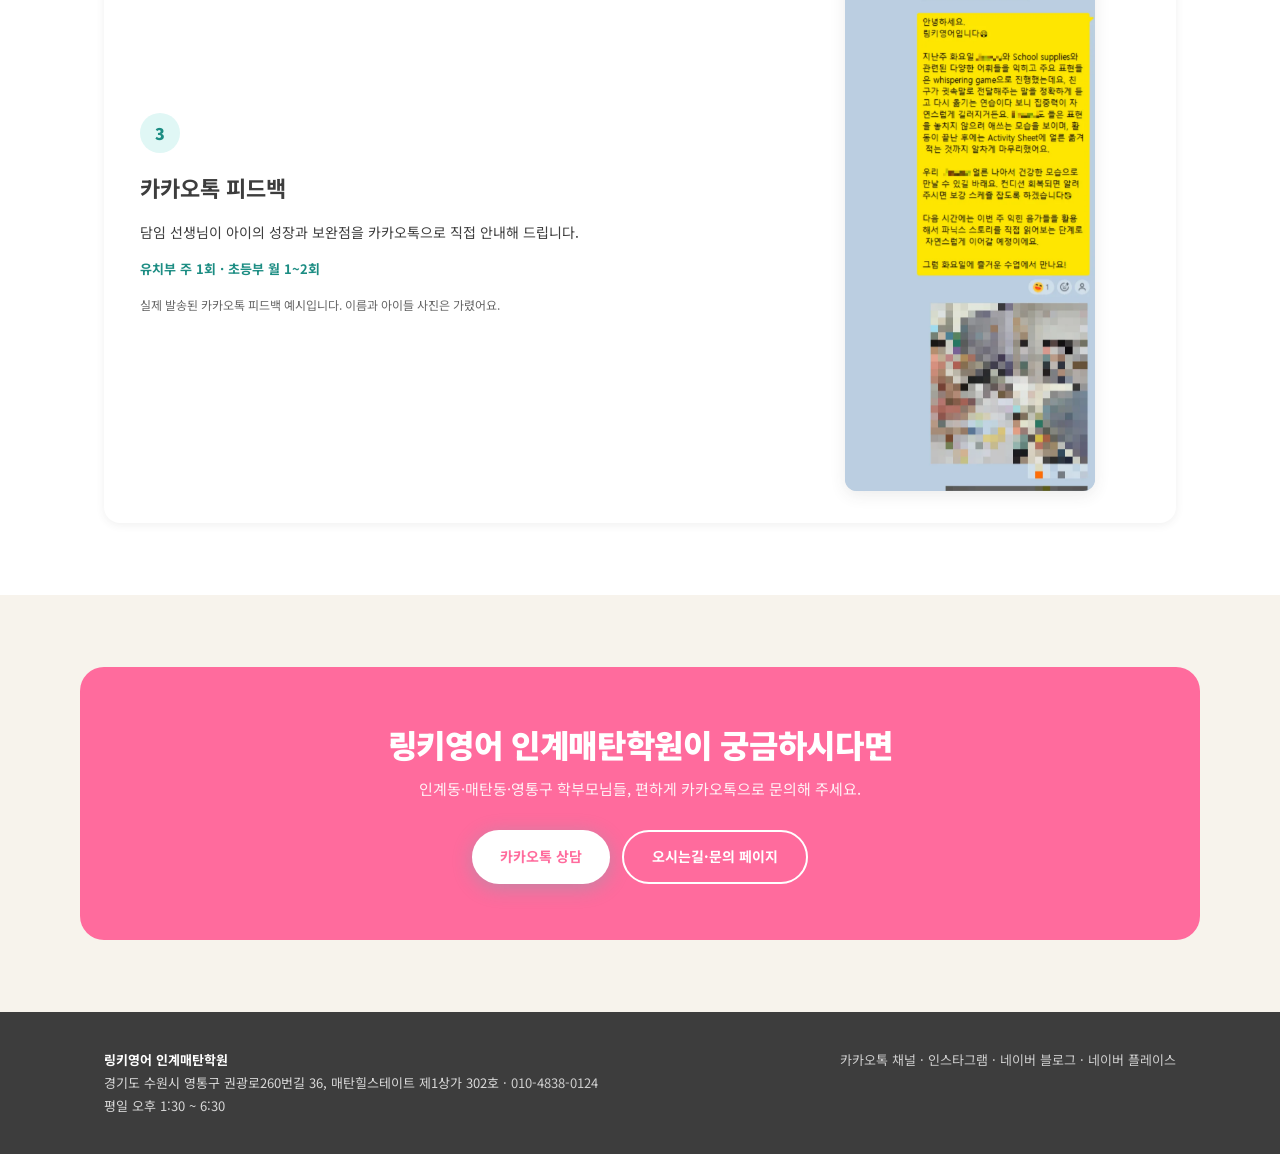
==== commit c89ca5a5: "Add files via upload" ====
--- a/about.html
+++ b/about.html
@@ -3,38 +3,103 @@
 <head>
 <meta charset="UTF-8">
 <meta name="viewport" content="width=device-width, initial-scale=1.0">
-<title>학원소개 | 링키영어 인계매탄학원 (수원 매탄동·인계동)</title>
-<meta name="description" content="20년 경력의 원장이 직접 지도하는 링키영어 인계매탄학원을 소개합니다. 성적보다 학습 회복력과 영어에 대한 애정을 먼저 키우는 교육철학, 학원 시설, 담임 피드백 체계를 확인하세요.">
-<link rel="canonical" href="https://riyoung2-oss.github.io/reengki-homepage/about.html">
+<title>학원·원장 소개 | 링키영어 인계매탄학원 (수원 매탄동·인계동)</title>
+<meta name="description" content="20년 영어교육 경력 원장이 직접 지도하는 수원 매탄동 유아·초등 영어학원, 링키영어 인계매탄학원의 원장 프로필과 교육 철학, 학원 공간, 데일리·월간 리포트와 카카오톡 피드백 방식을 소개합니다.">
+<link rel="canonical" href="https://reengkienglish.co.kr/about.html">
 <meta property="og:type" content="website">
 <meta property="og:title" content="학원소개 | 링키영어 인계매탄학원">
 <meta property="og:description" content="20년 경력 원장이 직접 지도하는 유아·초등 전문 영어학원, 링키영어 인계매탄학원을 소개합니다.">
-<meta property="og:image" content="https://riyoung2-oss.github.io/reengki-homepage/images/tour-1-entrance.jpg">
-<meta property="og:url" content="https://riyoung2-oss.github.io/reengki-homepage/about.html">
+<meta property="og:image" content="https://reengkienglish.co.kr/images/tour-1-entrance.jpg">
+<meta property="og:url" content="https://reengkienglish.co.kr/about.html">
 <meta property="og:locale" content="ko_KR">
+<meta property="og:site_name" content="링키영어 인계매탄학원">
+<meta name="twitter:card" content="summary_large_image">
 <link rel="icon" href="assets/logo.png" type="image/png">
+<link rel="preconnect" href="https://fonts.googleapis.com">
+<link rel="preconnect" href="https://fonts.gstatic.com" crossorigin>
+<link rel="stylesheet" href="https://fonts.googleapis.com/css2?family=Noto+Sans+KR:wght@400;700;900&display=swap">
 <link rel="stylesheet" href="styles.css">
 <link rel="stylesheet" href="css/style.css">
 <script type="application/ld+json">
 {
   "@context": "https://schema.org",
-  "@type": "TutoringCenter",
+  "@type": [
+    "EducationalOrganization",
+    "LocalBusiness"
+  ],
+  "@id": "https://reengkienglish.co.kr/#organization",
   "name": "링키영어 인계매탄학원",
-  "url": "https://riyoung2-oss.github.io/reengki-homepage/about.html",
+  "alternateName": "ReengKi English Ingye-Maetan Academy",
+  "description": "경기도 수원시 영통구 매탄동에 있는 유아·초등 영어학원입니다. 매탄동·인계동 생활권의 6~7세 유아부터 초등 고학년까지, 20년 영어교육 경력의 원장이 직접 지도하며 Stage·Juice·Jelly·TEENZ Phonics·TEENZ 1·TEENZ 2.0 단계별 커리큘럼으로 파닉스, 영어 원서 읽기, 스피킹, 리딩, 라이팅을 가르칩니다.",
+  "url": "https://reengkienglish.co.kr/",
+  "logo": "https://reengkienglish.co.kr/assets/logo.png",
+  "image": "https://reengkienglish.co.kr/images/tour-1-entrance.jpg",
   "telephone": "+82-10-4838-0124",
+  "address": {
+    "@type": "PostalAddress",
+    "streetAddress": "영통구 권광로260번길 36, 매탄힐스테이트 제1상가 302호",
+    "addressLocality": "수원시",
+    "addressRegion": "경기도",
+    "addressCountry": "KR"
+  },
+  "areaServed": [
+    "매탄동",
+    "인계동",
+    "수원시 영통구"
+  ],
+  "hasMap": "https://www.google.com/maps/search/?api=1&query=%EA%B2%BD%EA%B8%B0%EB%8F%84%20%EC%88%98%EC%9B%90%EC%8B%9C%20%EC%98%81%ED%86%B5%EA%B5%AC%20%EA%B6%8C%EA%B4%91%EB%A1%9C260%EB%B2%88%EA%B8%B8%2036%20%EB%A7%A4%ED%83%84%ED%9E%90%EC%8A%A4%ED%85%8C%EC%9D%B4%ED%8A%B8%20%EC%A0%9C1%EC%83%81%EA%B0%80",
+  "openingHoursSpecification": {
+    "@type": "OpeningHoursSpecification",
+    "dayOfWeek": [
+      "Monday",
+      "Tuesday",
+      "Wednesday",
+      "Thursday",
+      "Friday"
+    ],
+    "opens": "13:30",
+    "closes": "18:30"
+  },
   "founder": {
     "@type": "Person",
     "name": "Lisa",
-    "jobTitle": "원장 및 대표강사",
-    "description": "20년 경력의 영어교육 전문가로, 링키영어 인계매탄학원의 원장이자 주강사."
+    "jobTitle": "원장",
+    "description": "20년 영어교육 현장 경험을 가진 링키영어 인계매탄학원 원장. 영어교육 석사, YL TESOL, 영어독서지도, 영어 논·서술 지도, 상담심리 전공. 유아·초등·중등·고등 영어 지도 경험."
   },
-  "address": {
-    "@type": "PostalAddress",
-    "streetAddress": "권광로260번길 36, 매탄힐스테이트 제1상가 302호",
-    "addressLocality": "수원시 영통구",
-    "addressRegion": "경기도",
-    "addressCountry": "KR"
-  }
+  "knowsAbout": [
+    "유아 영어",
+    "초등 영어",
+    "파닉스",
+    "영어 원서 읽기",
+    "영어 말하기",
+    "영어 라이팅"
+  ],
+  "sameAs": [
+    "https://www.instagram.com/lisa_reengki",
+    "https://blog.naver.com/reengki-lisa",
+    "https://naver.me/xprApDdW",
+    "http://pf.kakao.com/_xaHkTn"
+  ]
+}
+</script>
+<script type="application/ld+json">
+{
+  "@context": "https://schema.org",
+  "@type": "BreadcrumbList",
+  "itemListElement": [
+    {
+      "@type": "ListItem",
+      "position": 1,
+      "name": "홈",
+      "item": "https://reengkienglish.co.kr/"
+    },
+    {
+      "@type": "ListItem",
+      "position": 2,
+      "name": "학원·원장 소개",
+      "item": "https://reengkienglish.co.kr/about.html"
+    }
+  ]
 }
 </script>
 </head>
@@ -50,6 +115,7 @@
       <a href="index.html">홈</a>
       <a href="programs.html">프로그램·커리큘럼</a>
       <a href="about.html" class="active">학원소개</a>
+      <a href="growth.html">성장사례</a>
       <a href="contact.html">오시는길·문의</a>
     </nav>
     <div class="header-sns">
@@ -77,9 +143,24 @@
       <h2>20년 경력, 유아부터 초등까지 모든 연령을 지도해온 원장</h2>
       <p>링키영어 인계매탄학원의 원장은 20년간 영어교육 현장에서 유아부터 초등 고학년까지 다양한 연령의 아이들을 직접 지도해왔습니다. 커리큘럼 설계와 수업 진행은 물론, 학부모님과의 소통까지 원장이 직접 챙기며 아이 한 명 한 명의 성장 과정을 세심하게 관찰합니다.</p>
       <p>단순히 시험 점수를 올리는 것이 아니라, 아이가 어려움을 마주했을 때 스스로 다시 도전하는 힘 — 즉 학습 회복력을 키우는 것을 교육철학의 중심에 두고 있습니다.</p>
+      <div class="profile-box">
+        <h3>원장 프로필</h3>
+        <ul class="profile-list">
+          <li>20년 영어교육 현장 경험</li>
+          <li>영어교육 석사</li>
+          <li>유아·초등·중등·고등 영어 지도 경험</li>
+          <li>YL TESOL</li>
+          <li>영어독서지도</li>
+          <li>영어 논·서술 지도</li>
+          <li>상담심리 전공</li>
+        </ul>
+      </div>
+      <h3 class="about-sub">아이의 속도를 믿는 영어</h3>
+      <p>아이마다 영어를 받아들이는 속도는 다릅니다. 그래서 서두르지 않고 스토리, 역할극, 게임, 원서 읽기, 실제 영어 표현 활동으로 수업을 채웁니다. 영어를 외워야 하는 공부의 대상이 아니라, 아이가 직접 써 보는 언어로 경험하도록 지도합니다.</p>
       <div class="quote-box">"More than Just Fun with Reengki"</div>
-    </div>
-    <img src="images/tour-1-entrance.jpg" alt="링키영어 인계매탄학원 입구" loading="lazy">
+      <div style="margin-top:20px;"><a class="btn btn-secondary" href="programs.html">단계별 영어 프로그램 자세히 보기</a></div>
+    </div>
+    <img src="images/tour-1-entrance.webp" alt="링키영어 인계매탄학원 입구" loading="lazy">
   </div>
 </section>
 
@@ -90,9 +171,9 @@
       <h2>아이들이 편안하게 몰입할 수 있는 공간</h2>
     </div>
     <div class="gallery">
-      <img src="images/tour-2-hallway.jpg" alt="학원 입구 복도" loading="lazy">
-      <img src="images/tour-6-classroom.jpg" alt="교실" loading="lazy">
-      <img src="images/tour-5-reading-nook.jpg" alt="리딩 공간" loading="lazy">
+      <img src="images/tour-2-hallway.webp" alt="링키영어 인계매탄학원 입구 복도" loading="lazy">
+      <img src="images/tour-6-classroom.webp" alt="링키영어 인계매탄학원 수업 교실" loading="lazy">
+      <img src="images/tour-5-reading-nook.webp" alt="영어 원서를 읽는 리딩 공간" loading="lazy">
     </div>
   </div>
 </section>
@@ -112,10 +193,10 @@
       </div>
       <div class="report-media">
         <div class="slideshow report-show">
-          <img src="images/daily-report-1.png" alt="데일리 리포트 예시 1" class="active">
-          <img src="images/daily-report-2.png" alt="데일리 리포트 예시 2">
-          <img src="images/daily-report-3.png" alt="데일리 리포트 예시 3">
-          <img src="images/daily-report-4.png" alt="데일리 리포트 예시 4">
+          <img src="images/daily-report-1.webp" alt="데일리 리포트 예시 1 (개인정보 가림)" class="active" loading="lazy">
+          <img src="images/daily-report-2.webp" alt="데일리 리포트 예시 2 (개인정보 가림)" loading="lazy">
+          <img src="images/daily-report-3.webp" alt="데일리 리포트 예시 3 (개인정보 가림)" loading="lazy">
+          <img src="images/daily-report-4.webp" alt="데일리 리포트 예시 4 (개인정보 가림)" loading="lazy">
         </div>
       </div>
     </div>
@@ -128,9 +209,9 @@
       </div>
       <div class="report-media">
         <div class="slideshow report-show monthly">
-          <img src="images/monthly-report-1.png" alt="월간 성장 리포트 예시 1" class="active">
-          <img src="images/monthly-report-2.png" alt="월간 성장 리포트 예시 2">
-          <img src="images/monthly-report-3.png" alt="월간 성장 리포트 예시 3">
+          <img src="images/monthly-report-1.webp" alt="월간 성장 리포트 예시 1 (개인정보 가림)" class="active" loading="lazy">
+          <img src="images/monthly-report-2.webp" alt="월간 성장 리포트 예시 2 (개인정보 가림)" loading="lazy">
+          <img src="images/monthly-report-3.webp" alt="월간 성장 리포트 예시 3 (개인정보 가림)" loading="lazy">
         </div>
       </div>
     </div>
@@ -144,9 +225,9 @@
       </div>
       <div class="report-media">
         <div class="slideshow report-show kakao">
-          <img src="images/kakao-feedback-1.png" alt="카카오톡 피드백 예시 1" class="active">
-          <img src="images/kakao-feedback-2.png" alt="카카오톡 피드백 예시 2">
-          <img src="images/kakao-feedback-3.png" alt="카카오톡 피드백 예시 3">
+          <img src="images/kakao-feedback-1.webp" alt="카카오톡 피드백 예시 1 (개인정보 가림)" class="active" loading="lazy">
+          <img src="images/kakao-feedback-2.webp" alt="카카오톡 피드백 예시 2 (개인정보 가림)" loading="lazy">
+          <img src="images/kakao-feedback-3.webp" alt="카카오톡 피드백 예시 3 (개인정보 가림)" loading="lazy">
         </div>
       </div>
     </div>
@@ -168,7 +249,7 @@
   <div class="wrap">
     <div>
       <strong>링키영어 인계매탄학원</strong><br>
-      경기도 수원시 영통구 권광로260번길 36, 매탄힐스테이트 제1상가 302호 · 010-4838-0124<br>
+      경기도 수원시 영통구 권광로260번길 36, 매탄힐스테이트 제1상가 302호 · <a href="tel:01048380124">010-4838-0124</a><br>
       평일 오후 1:30 ~ 6:30
     </div>
     <div>
--- a/css/style.css
+++ b/css/style.css
@@ -192,3 +192,46 @@
 .site-footer .wrap{font-size:12px}
 .quote-box{font-size:14px}
 }
+.local-block{max-width:760px;margin:0 auto;background:#fff;border:1.5px dashed rgba(46,196,182,.5);border-radius:var(--radius-lg);padding:28px 32px}
+.local-block p{margin:0 0 12px;line-height:1.8;color:var(--color-text-primary)}
+.local-links{display:flex;flex-wrap:wrap;gap:8px;margin-top:20px}
+.local-links a{min-height:44px;display:inline-flex;align-items:center;padding:0 16px;border-radius:9999px;background:var(--color-teal-50);color:var(--color-teal-600);font-weight:700;font-size:14px;text-decoration:none;transition:opacity .18s ease}
+.local-links a:hover{opacity:.9}
+.review-gallery{grid-template-columns:repeat(3,1fr)}
+.review-item{margin:0;display:flex;flex-direction:column;gap:12px}
+.review-item figcaption{font-size:14px;line-height:1.7;color:var(--color-text-primary);background:#fff;border-radius:var(--radius-md);padding:14px 16px;box-shadow:var(--shadow-sm)}
+.profile-box{margin-top:20px;background:#F7F3EC;border-radius:var(--radius-md);padding:20px 22px}
+.profile-box h3{margin:0;font-size:16px}
+.profile-list{list-style:none;margin:12px 0 0;padding:0;display:flex;flex-wrap:wrap;gap:8px}
+.profile-list li{background:#fff;border:1px solid rgba(46,196,182,.3);border-radius:9999px;padding:6px 14px;font-size:13px;font-weight:700;color:var(--color-teal-600)}
+.about-sub{margin:24px 0 6px;font-size:18px}
+.growth-steps{list-style:none;padding:0;margin:0}
+.growth-pending{max-width:760px;margin:0 auto;text-align:center;border-style:dashed}
+.growth-quote{max-width:760px;margin:0 auto;text-align:center;font-size:18px}
+@media (max-width:880px){.review-gallery{grid-template-columns:1fr}.review-item img{max-width:360px;margin:0 auto}.local-block{padding:22px 20px}}
+@media (max-width:600px){.main-nav{flex-wrap:nowrap;gap:0}.main-nav a{padding:6px 5px;font-size:12px;white-space:nowrap;letter-spacing:-.02em}}
+@media (max-width:350px){.main-nav a{padding:6px 3px;font-size:11px}}
+.nelt-compare{display:grid;grid-template-columns:repeat(2,minmax(0,1fr));gap:24px;max-width:900px;margin:0 auto}
+.nelt-card{margin:0;background:#fff;border-radius:var(--radius-lg);box-shadow:var(--shadow-sm);padding:16px;display:flex;flex-direction:column;gap:12px;align-items:flex-start}
+.nelt-card img{width:100%;height:auto;border-radius:var(--radius-md);border:1px solid rgba(46,196,182,.2)}
+.nelt-tag{font-size:13px;font-weight:900;padding:6px 14px;border-radius:9999px;background:var(--color-teal-50);color:var(--color-teal-600)}
+.nelt-tag.after{background:#FFE8F0;color:#C23A6B}
+.nelt-highlights{display:grid;grid-template-columns:repeat(3,minmax(0,1fr));gap:20px;max-width:900px;margin:28px auto 0}
+.nelt-highlights h3{margin:0;font-size:15px;color:var(--color-text-secondary)}
+.nelt-big{font-size:22px;font-weight:900;margin:6px 0 8px;color:var(--color-text-primary)}
+.nelt-big em{font-style:normal;color:var(--color-secondary)}
+.nelt-table{max-width:900px;margin:28px auto 12px}
+.nelt-table caption{caption-side:top;text-align:left;font-weight:700;padding:0 0 10px}
+.nelt-table thead th{background:var(--color-teal-50)}
+@media (max-width:880px){.nelt-compare,.nelt-highlights{grid-template-columns:1fr}.nelt-card img{max-width:420px;margin:0 auto}}
+@media (min-width:601px) and (max-width:1000px){.header-inner{flex-wrap:nowrap;gap:12px}.header-inner .main-nav{flex:1 1 auto;min-width:0;justify-content:flex-end;gap:2px}.main-nav a{padding:8px 9px;font-size:13.5px;white-space:nowrap}.header-sns{gap:6px;flex:0 0 auto}.header-sns a{width:32px;height:32px}.logo img{height:30px}}
+.award-grid{display:grid;grid-template-columns:repeat(2,minmax(0,1fr));gap:24px;max-width:900px;margin:0 auto;align-items:start}
+.award-grid figcaption{font-size:14px;line-height:1.7;color:var(--color-text-primary)}
+@media (max-width:880px){.award-grid{grid-template-columns:1fr}.award-grid img{max-width:420px;margin:0 auto}}
+.nelt-student{margin-top:36px}
+.nelt-student+.nelt-student{margin-top:56px;padding-top:40px;border-top:1.5px dashed rgba(46,196,182,.4)}
+.nelt-student-title{max-width:900px;margin:0 auto 16px;font-size:20px;font-weight:900;color:var(--color-primary);display:flex;align-items:baseline;gap:10px}
+.nelt-student-title small{font-size:14px;color:var(--color-text-secondary);font-weight:700}
+.nelt-highlights .card .nelt-big{font-size:22px;line-height:1.35;font-weight:900;margin:6px 0 8px;color:var(--color-text-primary)}
+.nelt-highlights .card h3{font-size:14px}
+@media (max-width:600px){.nelt-highlights .card .nelt-big{font-size:20px}}
